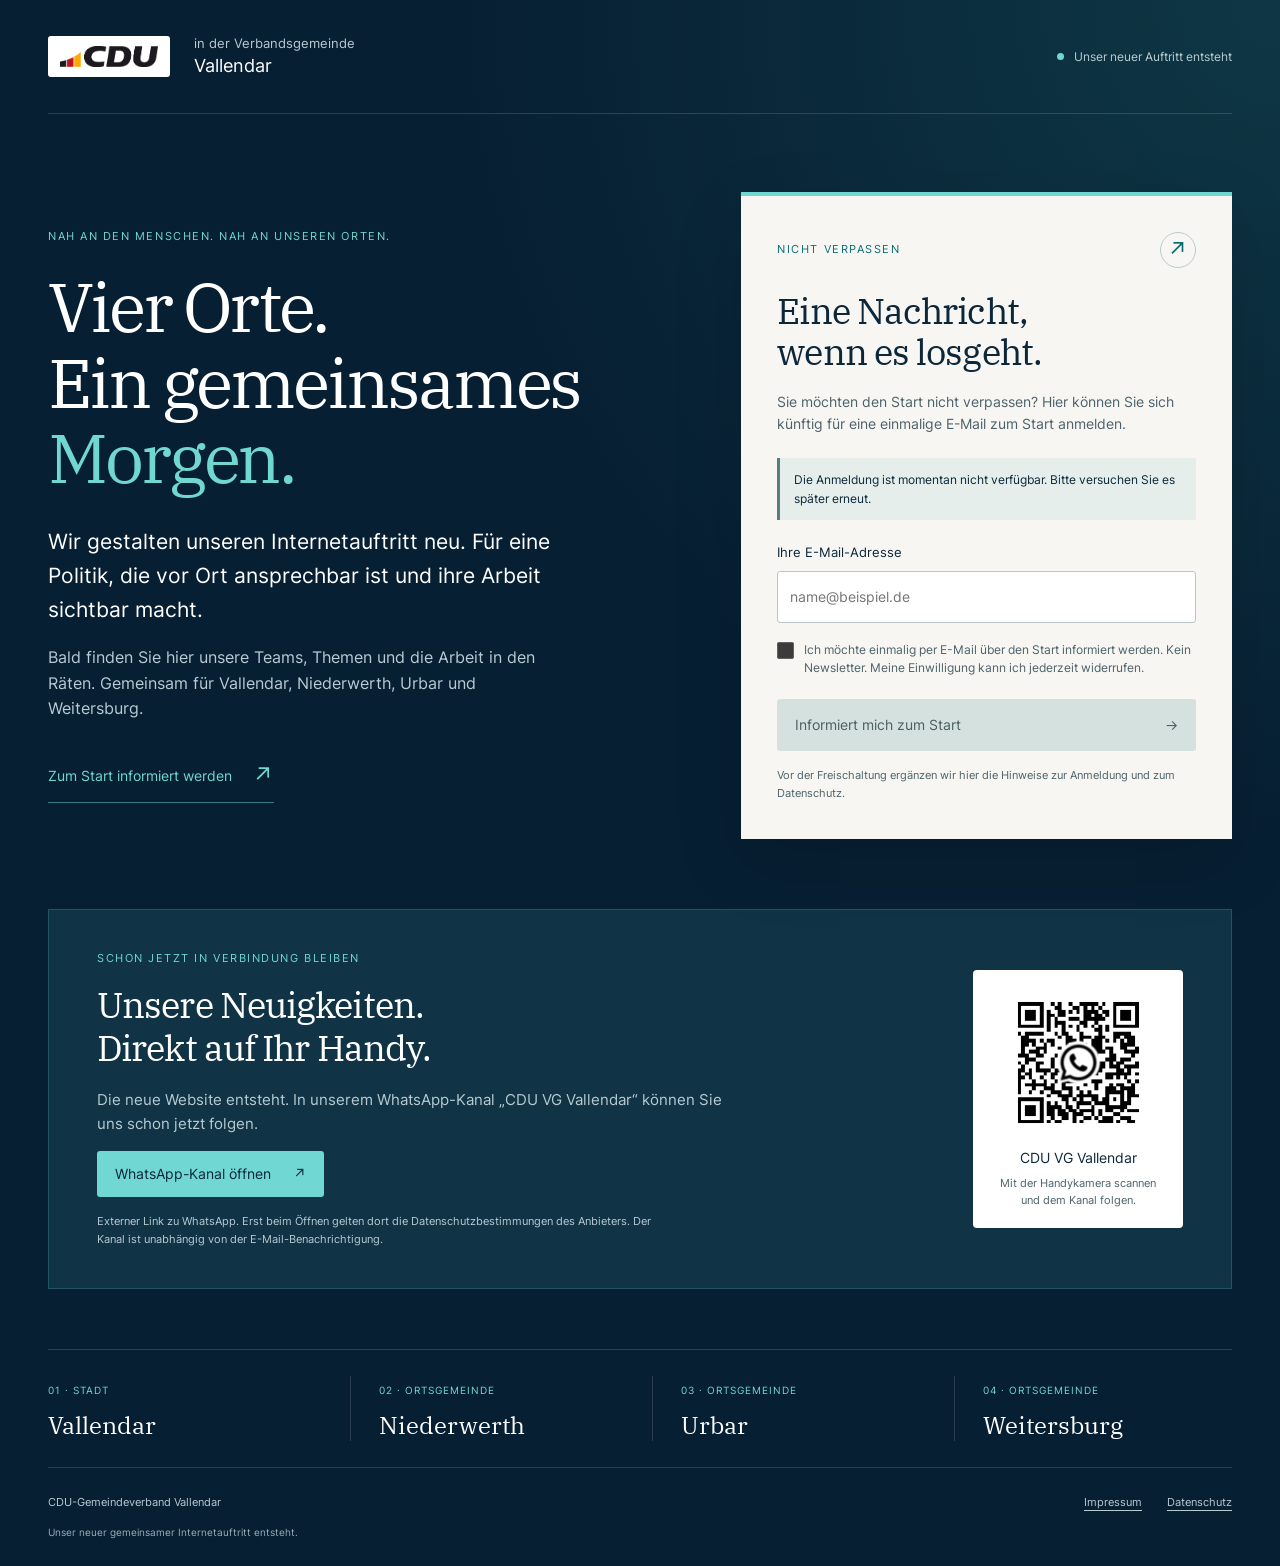
==== index.html @ 4efd2edb "Publish standalone launch landing page" ====
<!doctype html>
<html lang="de">
<head>
  <meta charset="utf-8">
  <meta name="viewport" content="width=device-width, initial-scale=1">
  <meta name="robots" content="noindex,nofollow">
  <meta name="referrer" content="no-referrer">
  <meta name="theme-color" content="#071f33">
  <title>Wir gestalten unseren neuen Auftritt | CDU Vallendar</title>
  <meta name="description" content="Ein neuer gemeinsamer Internetauftritt für Vallendar, Niederwerth, Urbar und Weitersburg entsteht.">
  <link rel="icon" href="favicon.svg?v=20260929" type="image/svg+xml">
  <link rel="icon" href="favicon.ico?v=20260929" sizes="16x16 32x32 48x48">
  <link rel="icon" href="favicon-32.png?v=20260929" type="image/png" sizes="32x32">
  <link rel="apple-touch-icon" href="apple-touch-icon.png?v=20260929">
  <link rel="stylesheet" href="landing.css?v=1">
  <script type="module" src="signup.js?v=1"></script>
<link rel="canonical" href="https://cdu-vallendar.de/">
</head>
<body>
  <a class="skip" href="#inhalt">Zum Inhalt springen</a>
  <header class="shell header">
    <div class="brand"><img src="cdu-gesamtlogo-transparent.png" alt="CDU" width="3907" height="861"><span>in der Verbandsgemeinde<br><strong>Vallendar</strong></span></div>
    <span class="status"><i aria-hidden="true"></i> Unser neuer Auftritt entsteht</span>
  </header>
  <main id="inhalt">
    <section class="shell hero" aria-labelledby="titel">
      <div class="intro">
        <p class="eyebrow">Nah an den Menschen. Nah an unseren Orten.</p>
        <h1 id="titel">Vier Orte.<br>Ein gemeinsames <em>Morgen.</em></h1>
        <p class="lead">Wir gestalten unseren Internetauftritt neu. Für eine Politik, die vor Ort ansprechbar ist und ihre Arbeit sichtbar macht.</p>
        <p class="description">Bald finden Sie hier unsere Teams, Themen und die Arbeit in den Räten. Gemeinsam für Vallendar, Niederwerth, Urbar und Weitersburg.</p>
        <a class="jump" href="#startinfo">Zum Start informiert werden <span aria-hidden="true">↗</span></a>
      </div>
      <aside class="notification" id="startinfo" aria-labelledby="form-title">
        <div class="card-top"><span class="eyebrow">Nicht verpassen</span><span class="mail-icon" aria-hidden="true">↗</span></div>
        <h2 id="form-title">Eine Nachricht,<br>wenn es losgeht.</h2>
        <p id="form-description">Sie möchten den Start nicht verpassen? Hier können Sie sich künftig für eine einmalige E-Mail zum Start anmelden.</p>
        <div class="preview-note" id="form-hint"><strong>Anmeldung noch nicht freigeschaltet</strong><br>Wir richten die Benachrichtigung noch ein. Aktuell werden keine E-Mail-Adressen erfasst oder versendet.</div>
        <form id="signup-form" aria-describedby="form-hint">
          <fieldset disabled>
            <legend class="sr-only">Benachrichtigung zum Website-Start</legend>
            <label for="email">Ihre E-Mail-Adresse</label>
            <input id="email" type="email" name="email" autocomplete="email" placeholder="name@beispiel.de" required>
            <label class="consent"><input type="checkbox" name="consent" required><span id="consent-text">Ich möchte einmalig per E-Mail über den Start informiert werden. Kein Newsletter. Meine Einwilligung kann ich jederzeit widerrufen.</span></label>
            <div class="signup-trap" aria-hidden="true"><label>Dieses Feld leer lassen<input name="website" tabindex="-1" autocomplete="off"></label></div>
            <div id="signup-security"></div>
            <button type="submit">Informiert mich zum Start <span aria-hidden="true">→</span></button>
          </fieldset>
        </form>
        <div id="signup-action" hidden><button id="action-button" type="button" disabled>Bestätigen</button></div>
        <p id="signup-result" class="preview-note" role="status" aria-live="polite" tabindex="-1" hidden></p>
        <noscript><p class="fineprint">Für die Anmeldung und die Bestätigung benötigen Sie JavaScript. Ohne JavaScript werden keine Angaben versendet.</p></noscript>
        <p class="fineprint" id="preview-privacy-note">Vor der Freischaltung ergänzen wir hier die Hinweise zur Anmeldung und zum Datenschutz.</p>
        <p class="fineprint" id="signup-privacy-note" hidden>Informationen zur Verarbeitung Ihrer E-Mail-Adresse und zum Widerruf finden Sie in den <a id="signup-privacy" href="datenschutz.html">Datenschutzhinweisen zur Startbenachrichtigung</a>.</p>
      </aside>
    </section>
    <section class="whatsapp shell" aria-labelledby="whatsapp-title">
      <div class="whatsapp-copy">
        <p class="eyebrow">Schon jetzt in Verbindung bleiben</p>
        <h2 id="whatsapp-title">Unsere Neuigkeiten.<br>Direkt auf Ihr Handy.</h2>
        <p>Die neue Website entsteht. In unserem WhatsApp-Kanal „CDU VG Vallendar“ können Sie uns schon jetzt folgen.</p>
        <a class="channel-link" href="https://whatsapp.com/channel/0029VbBNMxSEQIafUT13xE0h" target="_blank" rel="noopener noreferrer">WhatsApp-Kanal öffnen <span aria-hidden="true">↗</span><span class="sr-only"> (öffnet in einem neuen Tab)</span></a>
        <p class="channel-privacy">Externer Link zu WhatsApp. Erst beim Öffnen gelten dort die Datenschutzbestimmungen des Anbieters. Der Kanal ist unabhängig von der E-Mail-Benachrichtigung.</p>
      </div>
      <figure class="qr-card">
        <div class="qr-window"><img src="whatsapp-kanal-qr.png" alt="QR-Code zum WhatsApp-Kanal CDU VG Vallendar. Alternativ den Link WhatsApp-Kanal öffnen verwenden."></div>
        <figcaption><strong>CDU VG Vallendar</strong><span>Mit der Handykamera scannen<br>und dem Kanal folgen.</span></figcaption>
      </figure>
    </section>
    <section class="places shell" aria-label="Unsere vier Orte">
      <div><span>01 · Stadt</span><h2>Vallendar</h2></div>
      <div><span>02 · Ortsgemeinde</span><h2>Niederwerth</h2></div>
      <div><span>03 · Ortsgemeinde</span><h2>Urbar</h2></div>
      <div><span>04 · Ortsgemeinde</span><h2>Weitersburg</h2></div>
    </section>
  </main>
  <footer class="shell"><p>CDU-Gemeindeverband Vallendar</p><nav aria-label="Rechtliches"><a href="impressum.html">Impressum</a><a href="datenschutz.html">Datenschutz</a></nav><p class="preview-footer">Unser neuer gemeinsamer Internetauftritt entsteht.</p></footer>
</body>
</html>
---- landing.css ----
@font-face{font-family:Inter;src:url('inter-regular.ttf') format('truetype');font-weight:100 900;font-display:swap}
@font-face{font-family:Plex;src:url('ibm-plex-serif-regular.ttf') format('truetype');font-display:swap}
:root{color-scheme:dark;--navy:#071f33;--teal:#70d7d3;--ink:#0b2739;--muted:#b8cbd3}
*{box-sizing:border-box}html{scroll-behavior:smooth}body{margin:0;background:var(--navy);color:#fff;font-family:Inter,Arial,sans-serif;-webkit-font-smoothing:antialiased;line-height:1.6}body:before{content:"";position:absolute;top:0;right:0;width:65%;height:850px;background:radial-gradient(ellipse at top right,#18565b70,transparent 70%);pointer-events:none;z-index:-1}.shell{width:min(1280px,calc(100% - 96px));margin-inline:auto}.header{display:flex;align-items:center;justify-content:space-between;gap:24px;padding-block:34px;border-bottom:1px solid #ffffff24}.brand{display:flex;gap:24px;align-items:center}.brand img{width:122px;height:auto;background:white;padding:10px 12px;border-radius:3px}.brand span{font-size:13px;line-height:1.45;color:var(--muted)}.brand strong{font-size:18px;color:#fff;font-weight:600}.status{font-size:12px;display:flex;align-items:center;gap:10px;color:var(--muted)}.status i{width:7px;height:7px;flex-shrink:0;background:var(--teal);border-radius:50%}.hero{display:grid;grid-template-columns:minmax(0,1.25fr) minmax(0,1fr);gap:80px;padding-block:78px 70px;align-items:center}.eyebrow{text-transform:uppercase;font-size:11px;letter-spacing:.14em;font-weight:700;color:var(--teal);margin:0 0 24px}h1,h2,p{margin-top:0}h1{font:clamp(48px,5.4vw,78px)/1.09 Plex,Georgia,serif;letter-spacing:-.045em;margin-bottom:30px}h1 em{font-style:normal;color:var(--teal);display:block}.lead{font-size:21px;line-height:1.6;max-width:570px;margin-bottom:19px}.description{color:var(--muted);max-width:520px;font-size:16px}.jump{display:inline-flex;align-items:center;gap:20px;margin-top:20px;color:var(--teal);font-size:14px;text-decoration:none;border-bottom:1px solid #70d7d380;padding-bottom:7px}.jump span{font-size:23px}.notification{background:#f7f6f2;color:var(--ink);padding:36px;border-top:4px solid var(--teal);box-shadow:0 24px 65px #0002;scroll-margin-top:24px}.card-top{display:flex;justify-content:space-between;align-items:center;margin-bottom:22px}.card-top .eyebrow{margin:0;color:#086d73}.mail-icon{width:36px;height:36px;display:grid;place-items:center;border:1px solid #b6cdcd;border-radius:50%;font-size:22px;color:#086d73}.notification h2{font:36px/1.15 Plex,Georgia,serif;letter-spacing:-.025em;margin-bottom:18px}.notification>p{font-size:14px;color:#4c626b}.preview-note{font-size:12px;line-height:1.6;background:#e6eeeb;border-left:3px solid #557d79;padding:12px 14px;margin:22px 0}.preview-note strong{font-weight:600}fieldset{margin:0;padding:0;border:0;min-width:0}label{font-size:13px;display:block}input[type=email]{width:100%;padding:14px 12px;margin-top:8px;border:1px solid #b9c7c9;background:#fff;color:#42535a;border-radius:3px;font:inherit;font-size:14px;opacity:1}.consent{display:flex;align-items:flex-start;gap:10px;margin:18px 0 22px;font-size:12px;color:#4c626b;line-height:1.5}.consent input{flex-shrink:0;width:17px;height:17px;margin:1px 0;accent-color:#087b80}button{width:100%;display:flex;align-items:center;justify-content:space-between;gap:12px;padding:15px 18px;border:0;border-radius:3px;background:#d5e1df;color:#49615f;font:inherit;font-size:14px;font-weight:600;cursor:not-allowed}.notification .fineprint{font-size:11px;line-height:1.6;margin:16px 0 0}.places{display:grid;grid-template-columns:repeat(4,minmax(0,1fr));border-top:1px solid #ffffff24;border-bottom:1px solid #ffffff24;padding-block:26px;gap:24px}.places div+div{border-left:1px solid #ffffff24;padding-left:28px}.places span{font-size:10px;letter-spacing:.1em;text-transform:uppercase;color:var(--teal)}.places h2{font:24px/1.3 Plex,Georgia,serif;margin:8px 0 0}footer{display:flex;justify-content:space-between;gap:12px;flex-wrap:wrap;padding-block:26px;color:var(--muted);font-size:11px}footer p{margin:0}footer nav{display:flex;gap:25px}footer a{color:var(--muted);text-decoration:underline;text-underline-offset:4px}.preview-footer{flex-basis:100%;font-size:10px;color:#97aeb9}a:focus-visible{outline:3px solid var(--teal);outline-offset:6px}.skip{position:absolute;top:-100px;left:20px;padding:10px;background:white;color:var(--ink);z-index:5}.skip:focus{top:10px}.sr-only{position:absolute;width:1px;height:1px;padding:0;overflow:hidden;clip:rect(0,0,0,0);white-space:nowrap;border:0}
@media(min-width:1500px){.hero{padding-block:100px}}
@media(max-width:1050px){.shell{width:calc(100% - 56px)}.hero{gap:36px}.notification{padding:26px}.lead{font-size:18px}.notification h2{font-size:32px}.places h2{font-size:21px}.places div+div{padding-left:16px}}
@media(max-width:760px){.shell{width:calc(100% - 40px)}.header{padding-block:23px;align-items:flex-start}.brand{gap:13px}.brand img{width:95px}.brand span{font-size:10px}.brand strong{font-size:15px}.status{display:none}.hero{grid-template-columns:1fr;gap:35px;padding-block:44px}.eyebrow{font-size:10px;letter-spacing:.09em}h1{font-size:clamp(44px,8.8vw,64px)}.lead{font-size:18px}.description{font-size:15px}.jump{margin-top:8px}.notification{padding:26px}.notification h2{font-size:34px}.places{grid-template-columns:repeat(2,minmax(0,1fr));gap:24px 12px}.places div+div{padding-left:0;border:0}.places h2{font-size:23px}footer{padding-block:24px}}
@media(prefers-reduced-motion:reduce){html{scroll-behavior:auto}}
.whatsapp{display:flex;align-items:center;justify-content:space-between;gap:48px;padding:40px 48px;margin-bottom:60px;background:#103345;border:1px solid #70d7d333}.whatsapp-copy{max-width:650px}.whatsapp .eyebrow{margin-bottom:16px}.whatsapp h2{font:36px/1.2 Plex,Georgia,serif;letter-spacing:-.025em;margin-bottom:18px}.whatsapp-copy>p:not(.eyebrow){color:var(--muted);font-size:15px}.channel-link{display:inline-flex;gap:22px;align-items:center;background:var(--teal);color:var(--ink);padding:12px 18px;border-radius:3px;text-decoration:none;font-size:14px;font-weight:600}.whatsapp-copy .channel-privacy{font-size:11px!important;margin:16px 0 0;max-width:560px}.qr-card{flex:0 0 210px;background:#fff;color:var(--ink);margin:0;padding:20px;text-align:center;border-radius:4px}.qr-window{position:relative;width:145px;height:145px;overflow:hidden;margin:0 auto 12px;background:#fff}.qr-window img{position:absolute;width:321px;max-width:none;height:auto;left:-93px;top:-142px}.qr-card strong{display:block;font-size:14px}.qr-card figcaption span{display:block;font-size:11px;line-height:1.5;margin-top:6px;color:#4c626b}
@media(max-width:760px){.whatsapp{flex-direction:column;align-items:flex-start;padding:26px;gap:26px;margin-bottom:40px}.whatsapp h2{font-size:30px}.qr-card{flex-basis:auto;align-self:center;width:210px}}
[hidden]{display:none!important}.signup-trap{position:absolute;left:-10000px;width:1px;height:1px;overflow:hidden}.notification button:not(:disabled){background:#087b80;color:white;cursor:pointer}.notification input:focus-visible,.notification button:focus-visible,.notification a:focus-visible{outline:3px solid #087b80;outline-offset:3px}.notification a{color:#076a70}.notification .is-error{background:#fae8e2;border-color:#a4402a;color:#722d1c}#signup-security:not(:empty){margin-bottom:16px}#signup-result:focus{outline:2px solid #087b80;outline-offset:3px}
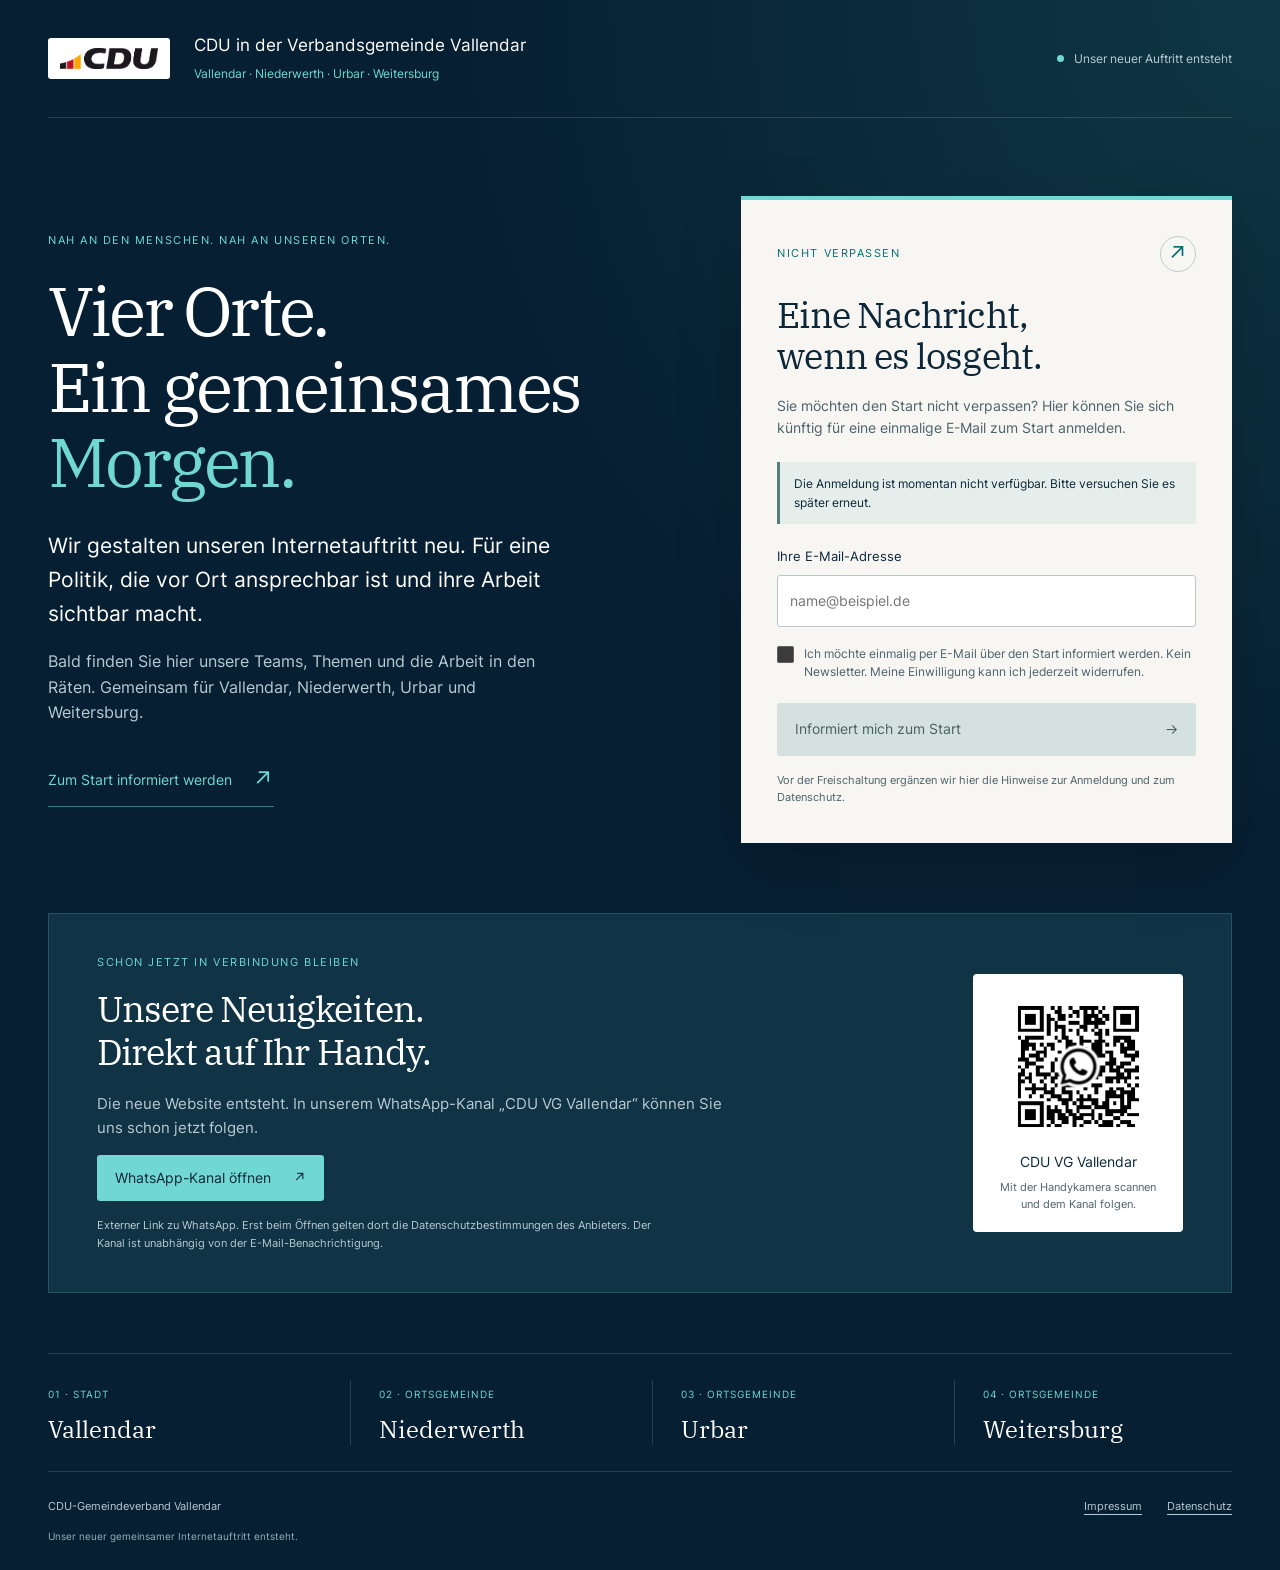
==== commit 14aab4a8: "Name all four municipalities in responsive landing header" ====
--- a/index.html
+++ b/index.html
@@ -19,7 +19,7 @@
 <body>
   <a class="skip" href="#inhalt">Zum Inhalt springen</a>
   <header class="shell header">
-    <div class="brand"><img src="cdu-gesamtlogo-transparent.png" alt="CDU" width="3907" height="861"><span>in der Verbandsgemeinde<br><strong>Vallendar</strong></span></div>
+    <div class="brand"><img src="cdu-gesamtlogo-transparent.png" alt="CDU" width="3907" height="861"><div class="brand-copy"><strong>CDU in der Verbandsgemeinde Vallendar</strong><span class="brand-places">Vallendar · Niederwerth · Urbar · Weitersburg</span></div></div>
     <span class="status"><i aria-hidden="true"></i> Unser neuer Auftritt entsteht</span>
   </header>
   <main id="inhalt">
--- a/landing.css
+++ b/landing.css
@@ -6,6 +6,9 @@
 @media(max-width:1050px){.shell{width:calc(100% - 56px)}.hero{gap:36px}.notification{padding:26px}.lead{font-size:18px}.notification h2{font-size:32px}.places h2{font-size:21px}.places div+div{padding-left:16px}}
 @media(max-width:760px){.shell{width:calc(100% - 40px)}.header{padding-block:23px;align-items:flex-start}.brand{gap:13px}.brand img{width:95px}.brand span{font-size:10px}.brand strong{font-size:15px}.status{display:none}.hero{grid-template-columns:1fr;gap:35px;padding-block:44px}.eyebrow{font-size:10px;letter-spacing:.09em}h1{font-size:clamp(44px,8.8vw,64px)}.lead{font-size:18px}.description{font-size:15px}.jump{margin-top:8px}.notification{padding:26px}.notification h2{font-size:34px}.places{grid-template-columns:repeat(2,minmax(0,1fr));gap:24px 12px}.places div+div{padding-left:0;border:0}.places h2{font-size:23px}footer{padding-block:24px}}
 @media(prefers-reduced-motion:reduce){html{scroll-behavior:auto}}
+.brand-copy{min-width:0;max-width:480px}.brand-copy strong{display:block;font-size:17px;line-height:1.4}.brand-copy .brand-places{display:block;margin-top:6px;font-size:12px;line-height:1.6;color:var(--teal)}.brand{min-width:0}.status{flex-shrink:0}
+@media(max-width:1050px){.header .status{display:none}}
+@media(max-width:760px){.brand{align-items:center;gap:14px}.brand img{width:78px;flex-shrink:0}.brand-copy strong{font-size:14px;line-height:1.45}.brand-copy .brand-places{font-size:11px;line-height:1.7;margin-top:5px}}
 .whatsapp{display:flex;align-items:center;justify-content:space-between;gap:48px;padding:40px 48px;margin-bottom:60px;background:#103345;border:1px solid #70d7d333}.whatsapp-copy{max-width:650px}.whatsapp .eyebrow{margin-bottom:16px}.whatsapp h2{font:36px/1.2 Plex,Georgia,serif;letter-spacing:-.025em;margin-bottom:18px}.whatsapp-copy>p:not(.eyebrow){color:var(--muted);font-size:15px}.channel-link{display:inline-flex;gap:22px;align-items:center;background:var(--teal);color:var(--ink);padding:12px 18px;border-radius:3px;text-decoration:none;font-size:14px;font-weight:600}.whatsapp-copy .channel-privacy{font-size:11px!important;margin:16px 0 0;max-width:560px}.qr-card{flex:0 0 210px;background:#fff;color:var(--ink);margin:0;padding:20px;text-align:center;border-radius:4px}.qr-window{position:relative;width:145px;height:145px;overflow:hidden;margin:0 auto 12px;background:#fff}.qr-window img{position:absolute;width:321px;max-width:none;height:auto;left:-93px;top:-142px}.qr-card strong{display:block;font-size:14px}.qr-card figcaption span{display:block;font-size:11px;line-height:1.5;margin-top:6px;color:#4c626b}
 @media(max-width:760px){.whatsapp{flex-direction:column;align-items:flex-start;padding:26px;gap:26px;margin-bottom:40px}.whatsapp h2{font-size:30px}.qr-card{flex-basis:auto;align-self:center;width:210px}}
 [hidden]{display:none!important}.signup-trap{position:absolute;left:-10000px;width:1px;height:1px;overflow:hidden}.notification button:not(:disabled){background:#087b80;color:white;cursor:pointer}.notification input:focus-visible,.notification button:focus-visible,.notification a:focus-visible{outline:3px solid #087b80;outline-offset:3px}.notification a{color:#076a70}.notification .is-error{background:#fae8e2;border-color:#a4402a;color:#722d1c}#signup-security:not(:empty){margin-bottom:16px}#signup-result:focus{outline:2px solid #087b80;outline-offset:3px}
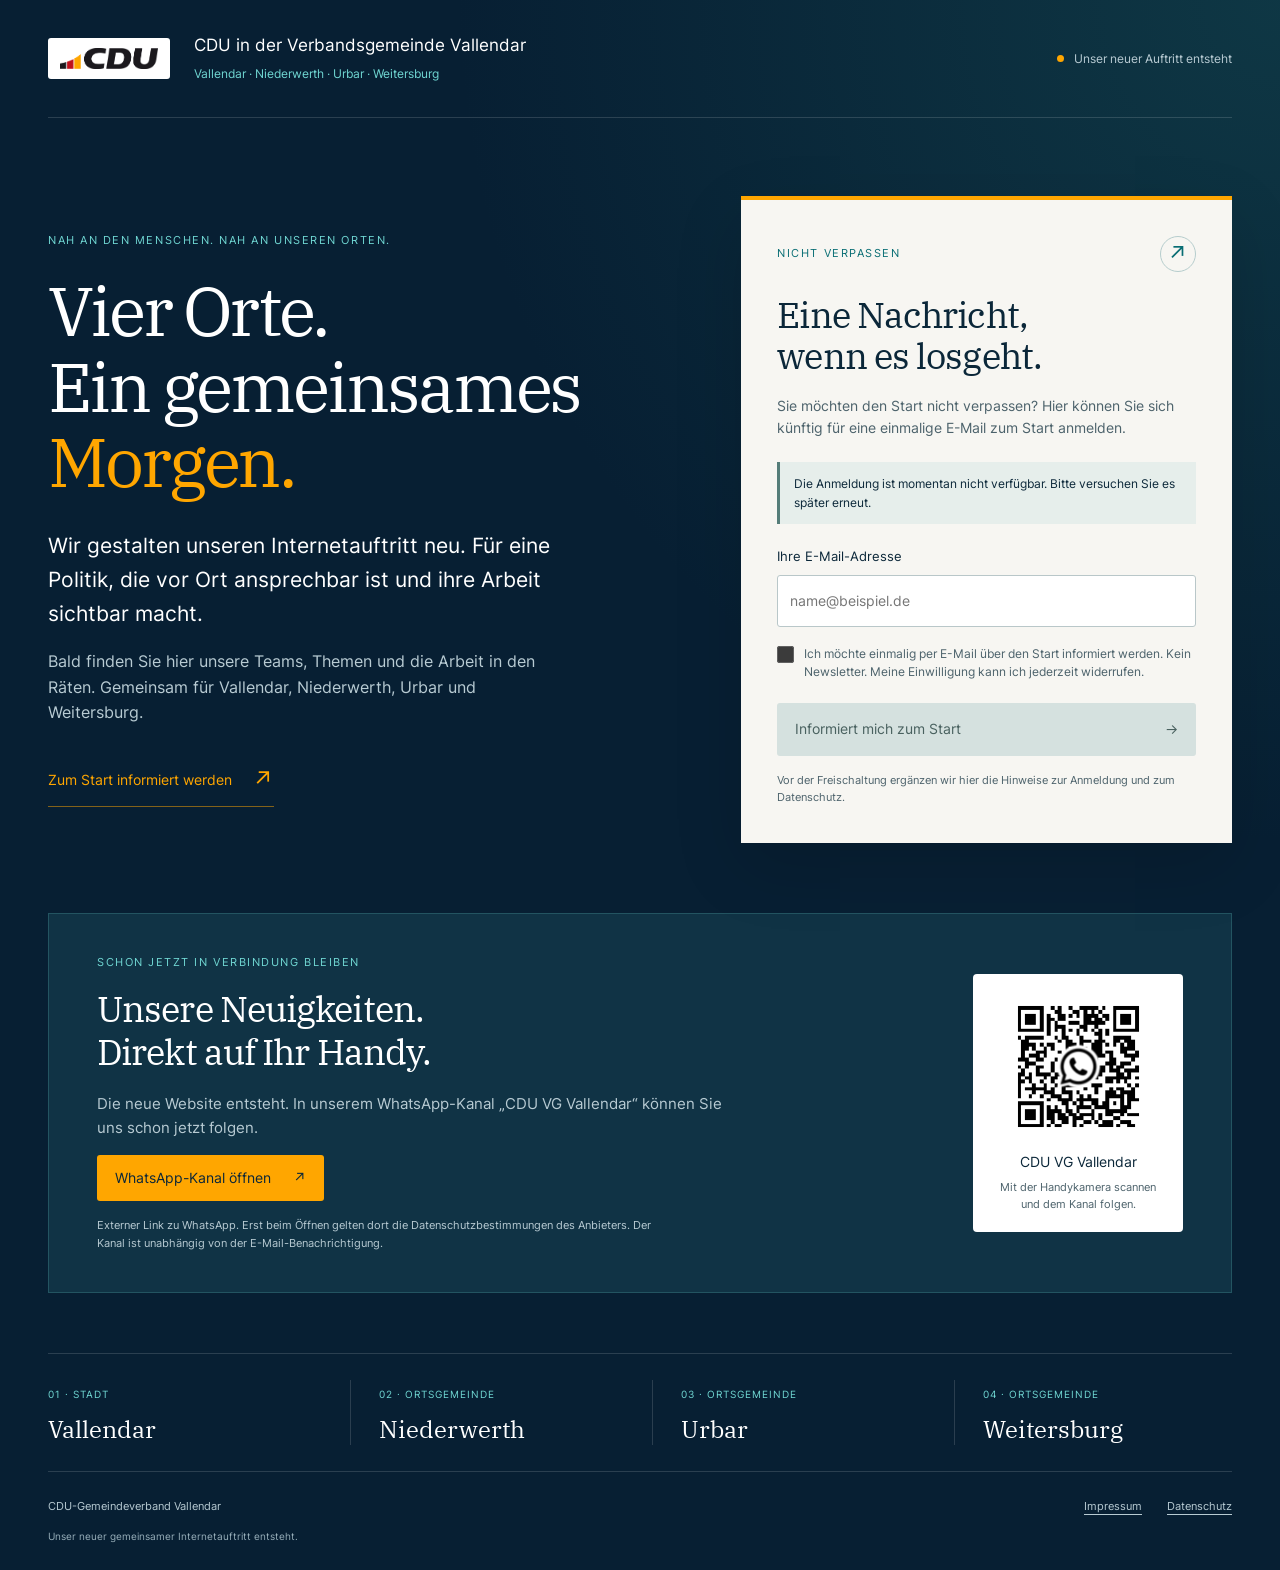
==== commit 8d2c54e4: "E-Mail-Startbenachrichtigung nach Freigabe aktivieren" ====
--- a/index.html
+++ b/index.html
@@ -36,6 +36,7 @@
         <h2 id="form-title">Eine Nachricht,<br>wenn es losgeht.</h2>
         <p id="form-description">Sie möchten den Start nicht verpassen? Hier können Sie sich künftig für eine einmalige E-Mail zum Start anmelden.</p>
         <div class="preview-note" id="form-hint"><strong>Anmeldung noch nicht freigeschaltet</strong><br>Wir richten die Benachrichtigung noch ein. Aktuell werden keine E-Mail-Adressen erfasst oder versendet.</div>
+        <button id="signup-open" type="button" hidden>Anmeldung öffnen</button>
         <form id="signup-form" aria-describedby="form-hint">
           <fieldset disabled>
             <legend class="sr-only">Benachrichtigung zum Website-Start</legend>
--- a/landing.css
+++ b/landing.css
@@ -1,14 +1,21 @@
 @font-face{font-family:Inter;src:url('inter-regular.ttf') format('truetype');font-weight:100 900;font-display:swap}
 @font-face{font-family:Plex;src:url('ibm-plex-serif-regular.ttf') format('truetype');font-display:swap}
-:root{color-scheme:dark;--navy:#071f33;--teal:#70d7d3;--ink:#0b2739;--muted:#b8cbd3}
+:root{color-scheme:dark;--navy:#071f33;--teal:#70d7d3;--ink:#0b2739;--muted:#b8cbd3;--cdu-gold:#ffa600}
 *{box-sizing:border-box}html{scroll-behavior:smooth}body{margin:0;background:var(--navy);color:#fff;font-family:Inter,Arial,sans-serif;-webkit-font-smoothing:antialiased;line-height:1.6}body:before{content:"";position:absolute;top:0;right:0;width:65%;height:850px;background:radial-gradient(ellipse at top right,#18565b70,transparent 70%);pointer-events:none;z-index:-1}.shell{width:min(1280px,calc(100% - 96px));margin-inline:auto}.header{display:flex;align-items:center;justify-content:space-between;gap:24px;padding-block:34px;border-bottom:1px solid #ffffff24}.brand{display:flex;gap:24px;align-items:center}.brand img{width:122px;height:auto;background:white;padding:10px 12px;border-radius:3px}.brand span{font-size:13px;line-height:1.45;color:var(--muted)}.brand strong{font-size:18px;color:#fff;font-weight:600}.status{font-size:12px;display:flex;align-items:center;gap:10px;color:var(--muted)}.status i{width:7px;height:7px;flex-shrink:0;background:var(--teal);border-radius:50%}.hero{display:grid;grid-template-columns:minmax(0,1.25fr) minmax(0,1fr);gap:80px;padding-block:78px 70px;align-items:center}.eyebrow{text-transform:uppercase;font-size:11px;letter-spacing:.14em;font-weight:700;color:var(--teal);margin:0 0 24px}h1,h2,p{margin-top:0}h1{font:clamp(48px,5.4vw,78px)/1.09 Plex,Georgia,serif;letter-spacing:-.045em;margin-bottom:30px}h1 em{font-style:normal;color:var(--teal);display:block}.lead{font-size:21px;line-height:1.6;max-width:570px;margin-bottom:19px}.description{color:var(--muted);max-width:520px;font-size:16px}.jump{display:inline-flex;align-items:center;gap:20px;margin-top:20px;color:var(--teal);font-size:14px;text-decoration:none;border-bottom:1px solid #70d7d380;padding-bottom:7px}.jump span{font-size:23px}.notification{background:#f7f6f2;color:var(--ink);padding:36px;border-top:4px solid var(--teal);box-shadow:0 24px 65px #0002;scroll-margin-top:24px}.card-top{display:flex;justify-content:space-between;align-items:center;margin-bottom:22px}.card-top .eyebrow{margin:0;color:#086d73}.mail-icon{width:36px;height:36px;display:grid;place-items:center;border:1px solid #b6cdcd;border-radius:50%;font-size:22px;color:#086d73}.notification h2{font:36px/1.15 Plex,Georgia,serif;letter-spacing:-.025em;margin-bottom:18px}.notification>p{font-size:14px;color:#4c626b}.preview-note{font-size:12px;line-height:1.6;background:#e6eeeb;border-left:3px solid #557d79;padding:12px 14px;margin:22px 0}.preview-note strong{font-weight:600}fieldset{margin:0;padding:0;border:0;min-width:0}label{font-size:13px;display:block}input[type=email]{width:100%;padding:14px 12px;margin-top:8px;border:1px solid #b9c7c9;background:#fff;color:#42535a;border-radius:3px;font:inherit;font-size:14px;opacity:1}.consent{display:flex;align-items:flex-start;gap:10px;margin:18px 0 22px;font-size:12px;color:#4c626b;line-height:1.5}.consent input{flex-shrink:0;width:17px;height:17px;margin:1px 0;accent-color:#087b80}button{width:100%;display:flex;align-items:center;justify-content:space-between;gap:12px;padding:15px 18px;border:0;border-radius:3px;background:#d5e1df;color:#49615f;font:inherit;font-size:14px;font-weight:600;cursor:not-allowed}.notification .fineprint{font-size:11px;line-height:1.6;margin:16px 0 0}.places{display:grid;grid-template-columns:repeat(4,minmax(0,1fr));border-top:1px solid #ffffff24;border-bottom:1px solid #ffffff24;padding-block:26px;gap:24px}.places div+div{border-left:1px solid #ffffff24;padding-left:28px}.places span{font-size:10px;letter-spacing:.1em;text-transform:uppercase;color:var(--teal)}.places h2{font:24px/1.3 Plex,Georgia,serif;margin:8px 0 0}footer{display:flex;justify-content:space-between;gap:12px;flex-wrap:wrap;padding-block:26px;color:var(--muted);font-size:11px}footer p{margin:0}footer nav{display:flex;gap:25px}footer a{color:var(--muted);text-decoration:underline;text-underline-offset:4px}.preview-footer{flex-basis:100%;font-size:10px;color:#97aeb9}a:focus-visible{outline:3px solid var(--teal);outline-offset:6px}.skip{position:absolute;top:-100px;left:20px;padding:10px;background:white;color:var(--ink);z-index:5}.skip:focus{top:10px}.sr-only{position:absolute;width:1px;height:1px;padding:0;overflow:hidden;clip:rect(0,0,0,0);white-space:nowrap;border:0}
 @media(min-width:1500px){.hero{padding-block:100px}}
 @media(max-width:1050px){.shell{width:calc(100% - 56px)}.hero{gap:36px}.notification{padding:26px}.lead{font-size:18px}.notification h2{font-size:32px}.places h2{font-size:21px}.places div+div{padding-left:16px}}
 @media(max-width:760px){.shell{width:calc(100% - 40px)}.header{padding-block:23px;align-items:flex-start}.brand{gap:13px}.brand img{width:95px}.brand span{font-size:10px}.brand strong{font-size:15px}.status{display:none}.hero{grid-template-columns:1fr;gap:35px;padding-block:44px}.eyebrow{font-size:10px;letter-spacing:.09em}h1{font-size:clamp(44px,8.8vw,64px)}.lead{font-size:18px}.description{font-size:15px}.jump{margin-top:8px}.notification{padding:26px}.notification h2{font-size:34px}.places{grid-template-columns:repeat(2,minmax(0,1fr));gap:24px 12px}.places div+div{padding-left:0;border:0}.places h2{font-size:23px}footer{padding-block:24px}}
 @media(prefers-reduced-motion:reduce){html{scroll-behavior:auto}}
 .brand-copy{min-width:0;max-width:480px}.brand-copy strong{display:block;font-size:17px;line-height:1.4}.brand-copy .brand-places{display:block;margin-top:6px;font-size:12px;line-height:1.6;color:var(--teal)}.brand{min-width:0}.status{flex-shrink:0}
+/* Match the main site's warm accent; retain teal for secondary information. */
+h1 em,.jump{color:var(--cdu-gold)}
+.jump{border-bottom-color:#ffa60080}
+.status i{background:var(--cdu-gold)}
+.notification{border-top-color:var(--cdu-gold)}
 @media(max-width:1050px){.header .status{display:none}}
 @media(max-width:760px){.brand{align-items:center;gap:14px}.brand img{width:78px;flex-shrink:0}.brand-copy strong{font-size:14px;line-height:1.45}.brand-copy .brand-places{font-size:11px;line-height:1.7;margin-top:5px}}
 .whatsapp{display:flex;align-items:center;justify-content:space-between;gap:48px;padding:40px 48px;margin-bottom:60px;background:#103345;border:1px solid #70d7d333}.whatsapp-copy{max-width:650px}.whatsapp .eyebrow{margin-bottom:16px}.whatsapp h2{font:36px/1.2 Plex,Georgia,serif;letter-spacing:-.025em;margin-bottom:18px}.whatsapp-copy>p:not(.eyebrow){color:var(--muted);font-size:15px}.channel-link{display:inline-flex;gap:22px;align-items:center;background:var(--teal);color:var(--ink);padding:12px 18px;border-radius:3px;text-decoration:none;font-size:14px;font-weight:600}.whatsapp-copy .channel-privacy{font-size:11px!important;margin:16px 0 0;max-width:560px}.qr-card{flex:0 0 210px;background:#fff;color:var(--ink);margin:0;padding:20px;text-align:center;border-radius:4px}.qr-window{position:relative;width:145px;height:145px;overflow:hidden;margin:0 auto 12px;background:#fff}.qr-window img{position:absolute;width:321px;max-width:none;height:auto;left:-93px;top:-142px}.qr-card strong{display:block;font-size:14px}.qr-card figcaption span{display:block;font-size:11px;line-height:1.5;margin-top:6px;color:#4c626b}
 @media(max-width:760px){.whatsapp{flex-direction:column;align-items:flex-start;padding:26px;gap:26px;margin-bottom:40px}.whatsapp h2{font-size:30px}.qr-card{flex-basis:auto;align-self:center;width:210px}}
 [hidden]{display:none!important}.signup-trap{position:absolute;left:-10000px;width:1px;height:1px;overflow:hidden}.notification button:not(:disabled){background:#087b80;color:white;cursor:pointer}.notification input:focus-visible,.notification button:focus-visible,.notification a:focus-visible{outline:3px solid #087b80;outline-offset:3px}.notification a{color:#076a70}.notification .is-error{background:#fae8e2;border-color:#a4402a;color:#722d1c}#signup-security:not(:empty){margin-bottom:16px}#signup-result:focus{outline:2px solid #087b80;outline-offset:3px}
+.channel-link,.notification button:not(:disabled){background:var(--cdu-gold);color:var(--ink)}
+.channel-link:hover,.notification button:not(:disabled):hover{background:#ffbb3d}
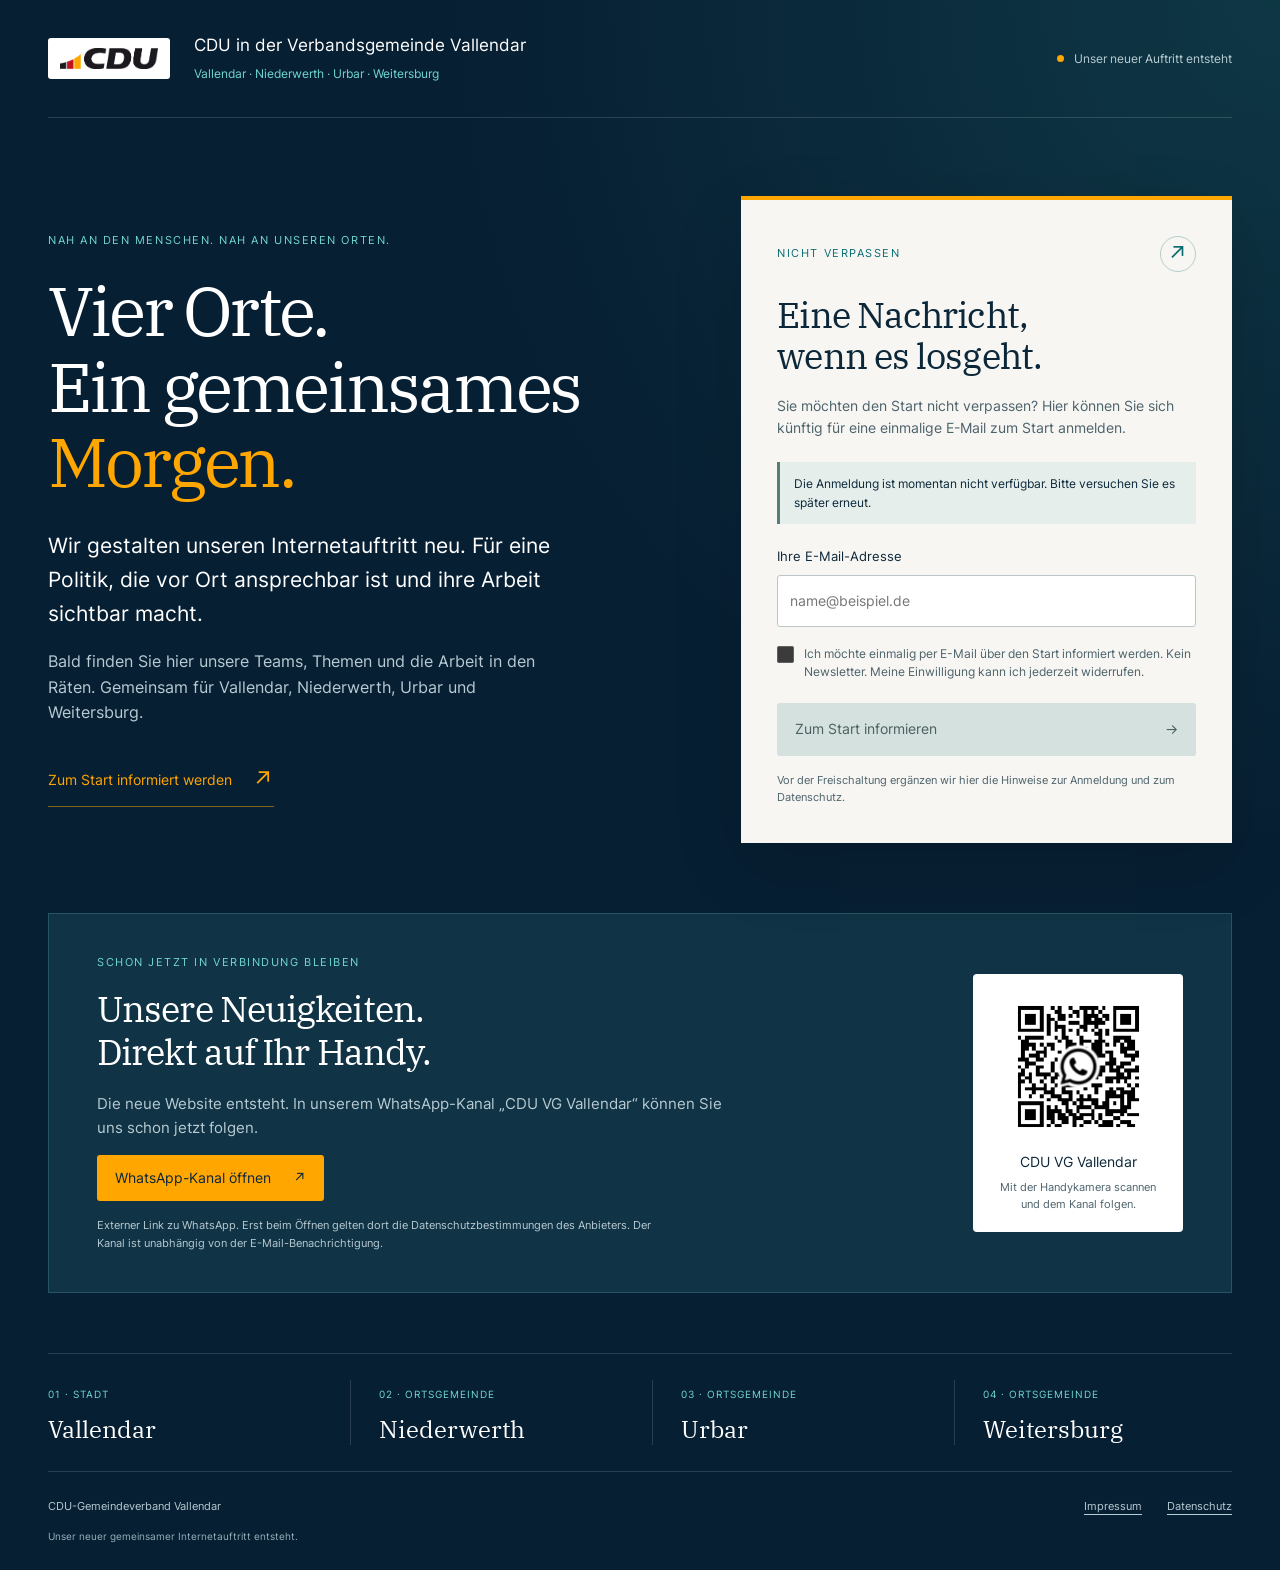
==== commit dac7b154: "Anmeldung ohne zusätzlichen Öffnen-Klick" ====
--- a/index.html
+++ b/index.html
@@ -13,7 +13,7 @@
   <link rel="icon" href="favicon-32.png?v=20260929" type="image/png" sizes="32x32">
   <link rel="apple-touch-icon" href="apple-touch-icon.png?v=20260929">
   <link rel="stylesheet" href="landing.css?v=1">
-  <script type="module" src="signup.js?v=1"></script>
+  <script type="module" src="signup.js?v=20261020-direkt1"></script>
 <link rel="canonical" href="https://cdu-vallendar.de/">
 </head>
 <body>
@@ -36,7 +36,6 @@
         <h2 id="form-title">Eine Nachricht,<br>wenn es losgeht.</h2>
         <p id="form-description">Sie möchten den Start nicht verpassen? Hier können Sie sich künftig für eine einmalige E-Mail zum Start anmelden.</p>
         <div class="preview-note" id="form-hint"><strong>Anmeldung noch nicht freigeschaltet</strong><br>Wir richten die Benachrichtigung noch ein. Aktuell werden keine E-Mail-Adressen erfasst oder versendet.</div>
-        <button id="signup-open" type="button" hidden>Anmeldung öffnen</button>
         <form id="signup-form" aria-describedby="form-hint">
           <fieldset disabled>
             <legend class="sr-only">Benachrichtigung zum Website-Start</legend>
@@ -45,7 +44,7 @@
             <label class="consent"><input type="checkbox" name="consent" required><span id="consent-text">Ich möchte einmalig per E-Mail über den Start informiert werden. Kein Newsletter. Meine Einwilligung kann ich jederzeit widerrufen.</span></label>
             <div class="signup-trap" aria-hidden="true"><label>Dieses Feld leer lassen<input name="website" tabindex="-1" autocomplete="off"></label></div>
             <div id="signup-security"></div>
-            <button type="submit">Informiert mich zum Start <span aria-hidden="true">→</span></button>
+            <button type="submit">Zum Start informieren <span aria-hidden="true">→</span></button>
           </fieldset>
         </form>
         <div id="signup-action" hidden><button id="action-button" type="button" disabled>Bestätigen</button></div>
